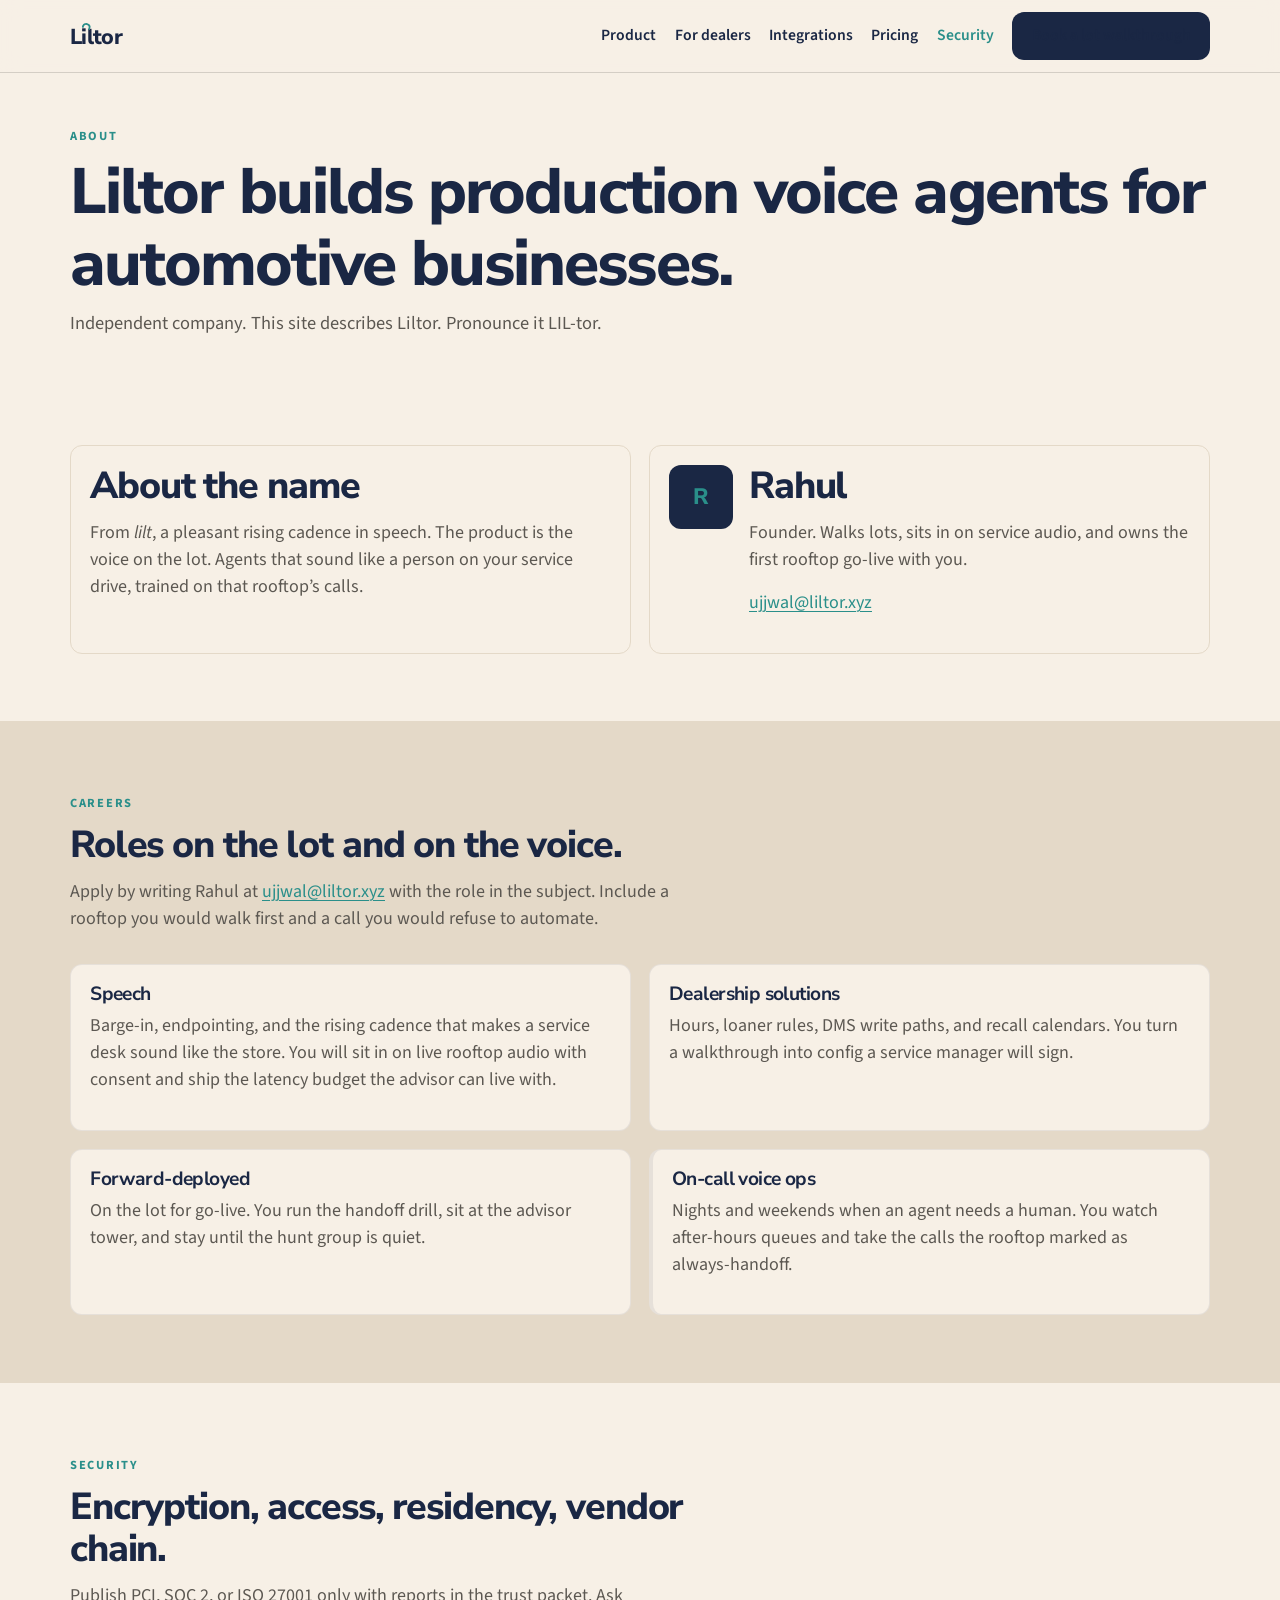
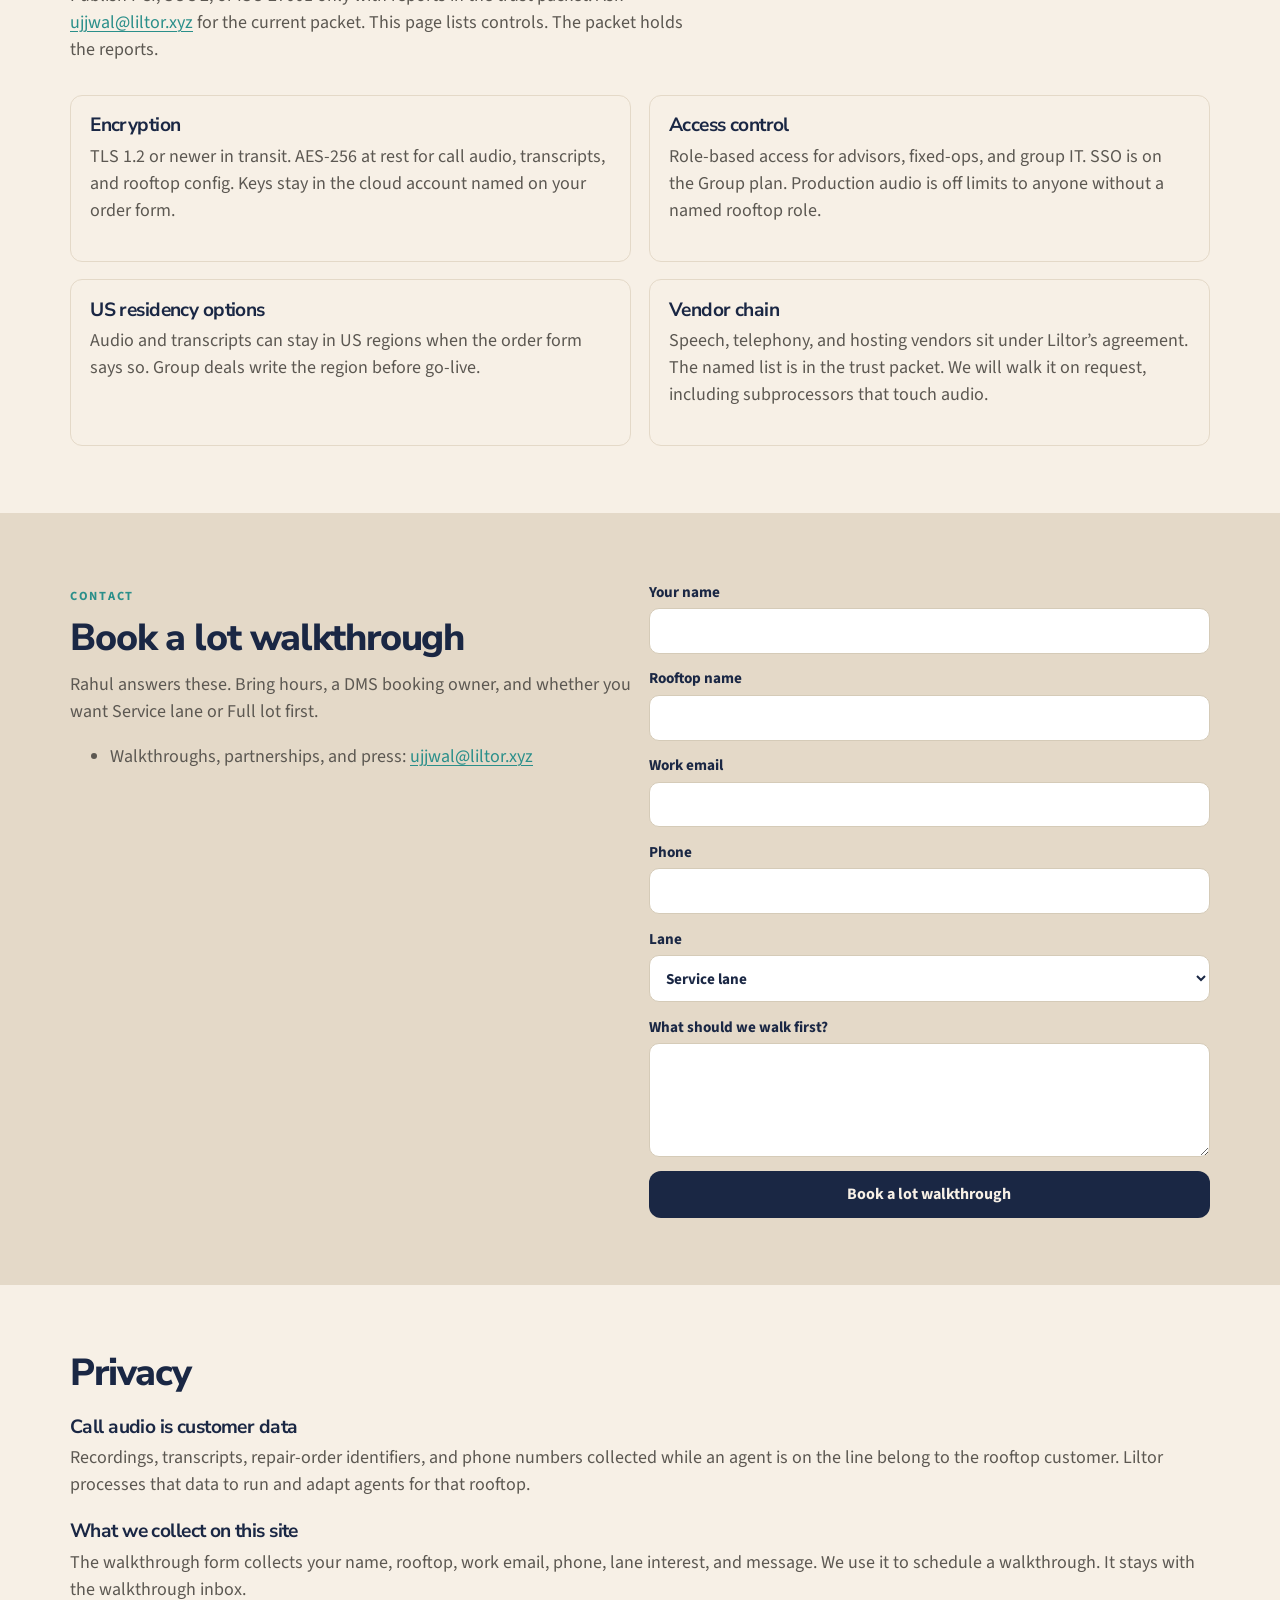
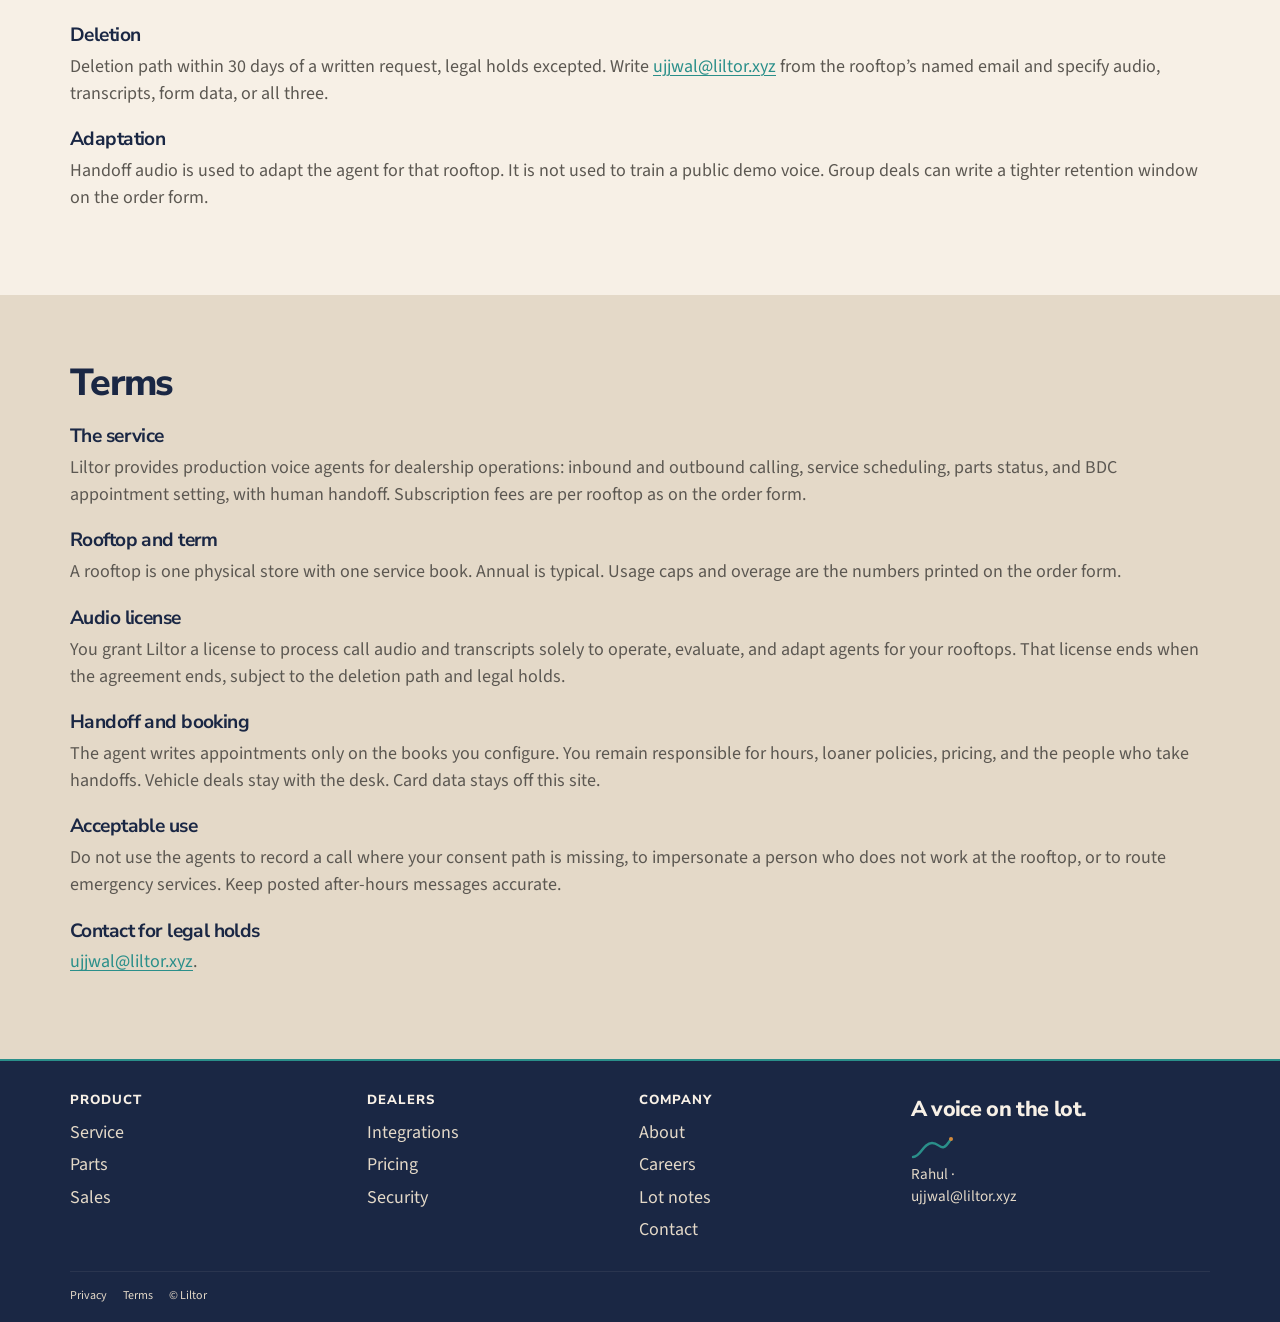
==== about.html @ 1d0a1dd4 "Deploy liltor website" ====
<!DOCTYPE html>
<html lang="en">
<head>
  <meta charset="utf-8">
  <meta name="viewport" content="width=device-width, initial-scale=1">
  <title>About, team, and contact | Liltor</title>
  <meta name="description" content="Liltor builds production voice agents for automotive businesses. Meet Rahul, see open roles, read security, privacy, and terms, and book a lot walkthrough.">
  <link rel="icon" href="favicon.svg" type="image/svg+xml">
  <link rel="preconnect" href="https://fonts.googleapis.com">
  <link rel="preconnect" href="https://fonts.gstatic.com" crossorigin>
  <link href="https://fonts.googleapis.com/css2?family=Nunito+Sans:wght@600;700;800&family=Source+Sans+3:wght@400;600;700&display=swap" rel="stylesheet">
  <link rel="stylesheet" href="css/styles.css">
</head>
<body data-page="about">
  <a class="skip" href="#main">Skip to content</a>
  <header class="site-header">
    <div class="wrap nav-inner">
      <a class="wordmark" href="index.html" aria-label="Liltor home">L<span class="lilt-i">i</span>ltor</a>
      <button class="nav-toggle" type="button" aria-expanded="false" aria-controls="site-nav" aria-label="Open menu">Menu</button>
      <nav id="site-nav" class="site-nav">
        <a href="product.html">Product</a>
        <a href="product.html#dealers">For dealers</a>
        <a href="product.html#integrations">Integrations</a>
        <a href="pricing.html">Pricing</a>
        <a class="is-active" href="about.html#security">Security</a>
        <a class="btn btn-primary" href="about.html#contact">Book a lot walkthrough</a>
      </nav>
    </div>
  </header>
  <div class="nav-overlay"></div>

  <main id="main">
    <section class="page-hero" id="about">
      <div class="wrap">
        <p class="eyebrow">About</p>
        <h1>Liltor builds production voice agents for automotive businesses.</h1>
        <p class="lede">Independent company. This site describes Liltor. Pronounce it LIL-tor.</p>
      </div>
    </section>

    <section class="section">
      <div class="wrap grid-2">
        <article class="card">
          <h2>About the name</h2>
          <p>From <em>lilt</em>, a pleasant rising cadence in speech. The product is the voice on the lot. Agents that sound like a person on your service drive, trained on that rooftop’s calls.</p>
        </article>
        <article class="card" id="team">
          <div class="team-card">
            <div class="avatar" aria-hidden="true">R</div>
            <div>
              <h2>Rahul</h2>
              <p>Founder. Walks lots, sits in on service audio, and owns the first rooftop go-live with you.</p>
              <p>
                <a href="mailto:ujjwal@liltor.xyz">ujjwal@liltor.xyz</a>
              </p>
            </div>
          </div>
        </article>
      </div>
    </section>

    <section class="section section-fog" id="careers">
      <div class="wrap">
        <div class="section-head">
          <p class="eyebrow">Careers</p>
          <h2>Roles on the lot and on the voice.</h2>
          <p>Apply by writing Rahul at <a href="mailto:ujjwal@liltor.xyz">ujjwal@liltor.xyz</a> with the role in the subject. Include a rooftop you would walk first and a call you would refuse to automate.</p>
        </div>
        <div class="grid-2">
          <article class="card">
            <h3>Speech</h3>
            <p>Barge-in, endpointing, and the rising cadence that makes a service desk sound like the store. You will sit in on live rooftop audio with consent and ship the latency budget the advisor can live with.</p>
          </article>
          <article class="card">
            <h3>Dealership solutions</h3>
            <p>Hours, loaner rules, DMS write paths, and recall calendars. You turn a walkthrough into config a service manager will sign.</p>
          </article>
          <article class="card">
            <h3>Forward-deployed</h3>
            <p>On the lot for go-live. You run the handoff drill, sit at the advisor tower, and stay until the hunt group is quiet.</p>
          </article>
          <article class="card card-pip">
            <h3>On-call voice ops</h3>
            <p>Nights and weekends when an agent needs a human. You watch after-hours queues and take the calls the rooftop marked as always-handoff.</p>
          </article>
        </div>
      </div>
    </section>

    <section class="section" id="security">
      <div class="wrap">
        <div class="section-head">
          <p class="eyebrow">Security</p>
          <h2>Encryption, access, residency, vendor chain.</h2>
          <p>Publish PCI, SOC 2, or ISO 27001 only with reports in the trust packet. Ask <a href="mailto:ujjwal@liltor.xyz">ujjwal@liltor.xyz</a> for the current packet. This page lists controls. The packet holds the reports.</p>
        </div>
        <div class="grid-2">
          <article class="card">
            <h3>Encryption</h3>
            <p>TLS 1.2 or newer in transit. AES-256 at rest for call audio, transcripts, and rooftop config. Keys stay in the cloud account named on your order form.</p>
          </article>
          <article class="card">
            <h3>Access control</h3>
            <p>Role-based access for advisors, fixed-ops, and group IT. SSO is on the Group plan. Production audio is off limits to anyone without a named rooftop role.</p>
          </article>
          <article class="card">
            <h3>US residency options</h3>
            <p>Audio and transcripts can stay in US regions when the order form says so. Group deals write the region before go-live.</p>
          </article>
          <article class="card">
            <h3>Vendor chain</h3>
            <p>Speech, telephony, and hosting vendors sit under Liltor’s agreement. The named list is in the trust packet. We will walk it on request, including subprocessors that touch audio.</p>
          </article>
        </div>
      </div>
    </section>

    <section class="section section-fog" id="contact">
      <div class="wrap grid-2">
        <div>
          <p class="eyebrow">Contact</p>
          <h2>Book a lot walkthrough</h2>
          <p>Rahul answers these. Bring hours, a DMS booking owner, and whether you want Service lane or Full lot first.</p>
          <ul>
            <li>Walkthroughs, partnerships, and press: <a href="mailto:ujjwal@liltor.xyz">ujjwal@liltor.xyz</a></li>
          </ul>
        </div>
        <div>
          <form id="lot-form" action="about.html#contact" method="post">
            <label>Your name
              <input type="text" name="name" autocomplete="name" required>
            </label>
            <label>Rooftop name
              <input type="text" name="rooftop" required>
            </label>
            <label>Work email
              <input type="email" name="email" autocomplete="email" required>
            </label>
            <label>Phone
              <input type="tel" name="phone" autocomplete="tel" required>
            </label>
            <label>Lane
              <select name="lane" required>
                <option value="service" selected>Service lane</option>
                <option value="full">Full lot</option>
                <option value="group">Group</option>
                <option value="parts">Parts</option>
                <option value="sales">Sales and BDC</option>
              </select>
            </label>
            <label>What should we walk first?
              <textarea name="message" rows="4" required></textarea>
            </label>
            <button class="btn btn-primary" type="submit">Book a lot walkthrough</button>
          </form>
          <div class="success" id="form-success" hidden tabindex="-1">
            <h3>Walkthrough request received.</h3>
            <p>Thanks. Rahul will write back at the email you gave. For a faster ping use <a href="mailto:ujjwal@liltor.xyz">ujjwal@liltor.xyz</a>.</p>
          </div>
        </div>
      </div>
    </section>

    <section class="section legal-copy" id="privacy">
      <div class="wrap">
        <h2>Privacy</h2>
        <h3>Call audio is customer data</h3>
        <p>Recordings, transcripts, repair-order identifiers, and phone numbers collected while an agent is on the line belong to the rooftop customer. Liltor processes that data to run and adapt agents for that rooftop.</p>
        <h3>What we collect on this site</h3>
        <p>The walkthrough form collects your name, rooftop, work email, phone, lane interest, and message. We use it to schedule a walkthrough. It stays with the walkthrough inbox.</p>
        <h3>Deletion</h3>
        <p>Deletion path within 30 days of a written request, legal holds excepted. Write <a href="mailto:ujjwal@liltor.xyz">ujjwal@liltor.xyz</a> from the rooftop’s named email and specify audio, transcripts, form data, or all three.</p>
        <h3>Adaptation</h3>
        <p>Handoff audio is used to adapt the agent for that rooftop. It is not used to train a public demo voice. Group deals can write a tighter retention window on the order form.</p>
      </div>
    </section>

    <section class="section section-fog legal-copy" id="terms">
      <div class="wrap">
        <h2>Terms</h2>
        <h3>The service</h3>
        <p>Liltor provides production voice agents for dealership operations: inbound and outbound calling, service scheduling, parts status, and BDC appointment setting, with human handoff. Subscription fees are per rooftop as on the order form.</p>
        <h3>Rooftop and term</h3>
        <p>A rooftop is one physical store with one service book. Annual is typical. Usage caps and overage are the numbers printed on the order form.</p>
        <h3>Audio license</h3>
        <p>You grant Liltor a license to process call audio and transcripts solely to operate, evaluate, and adapt agents for your rooftops. That license ends when the agreement ends, subject to the deletion path and legal holds.</p>
        <h3>Handoff and booking</h3>
        <p>The agent writes appointments only on the books you configure. You remain responsible for hours, loaner policies, pricing, and the people who take handoffs. Vehicle deals stay with the desk. Card data stays off this site.</p>
        <h3>Acceptable use</h3>
        <p>Do not use the agents to record a call where your consent path is missing, to impersonate a person who does not work at the rooftop, or to route emergency services. Keep posted after-hours messages accurate.</p>
        <h3>Contact for legal holds</h3>
        <p><a href="mailto:ujjwal@liltor.xyz">ujjwal@liltor.xyz</a>.</p>
      </div>
    </section>
  </main>

  <footer class="site-footer">
    <div class="wrap">
      <div class="footer-grid">
        <div>
          <h2>Product</h2>
          <a href="product.html#service">Service</a>
          <a href="product.html#parts">Parts</a>
          <a href="product.html#sales">Sales</a>
        </div>
        <div>
          <h2>Dealers</h2>
          <a href="product.html#integrations">Integrations</a>
          <a href="pricing.html">Pricing</a>
          <a href="about.html#security">Security</a>
        </div>
        <div>
          <h2>Company</h2>
          <a href="about.html">About</a>
          <a href="about.html#careers">Careers</a>
          <a href="docs.html#lot-notes">Lot notes</a>
          <a href="about.html#contact">Contact</a>
        </div>
        <div>
          <p class="footer-tagline">A voice on the lot.</p>
          <svg class="lilt-glyph" viewBox="0 0 42 28" aria-hidden="true">
            <path d="M2 22C10 22 12 8 21 8s9 12 19-4" fill="none" stroke="#2A8F8A" stroke-width="2.4" stroke-linecap="round"/>
            <circle cx="40" cy="4" r="2" fill="#D4893A"/>
          </svg>
          <p class="muted" style="color:#E4D9C8">Rahul · <a href="mailto:ujjwal@liltor.xyz">ujjwal@liltor.xyz</a></p>
        </div>
      </div>
      <div class="legal-row">
        <a href="about.html#privacy">Privacy</a>
        <a href="about.html#terms">Terms</a>
        <span>© Liltor</span>
      </div>
    </div>
  </footer>
  <script src="js/main.js"></script>
</body>
</html>
---- css/styles.css ----
:root {
  --lot-cream: #f7f0e6;
  --night-navy: #1a2744;
  --lilt-teal: #2a8f8a;
  --amber-lamp: #d4893a;
  --asphalt: #5c5852;
  --fog: #e4d9c8;
  --glass: #243049;
  --cream-ink: #f7f0e6;
  --header-h: 4.5rem;
  --radius: 12px;
  --max: 1140px;
  --shadow: 0 18px 40px rgba(26, 39, 68, 0.12);
}

*,
*::before,
*::after {
  box-sizing: border-box;
}

html {
  scroll-behavior: smooth;
}

html:focus-within {
  scroll-behavior: smooth;
}

body {
  margin: 0;
  font-family: "Source Sans 3", "Source Sans Pro", sans-serif;
  font-size: 18px;
  line-height: 1.5;
  color: var(--asphalt);
  background: var(--lot-cream);
}

body.nav-open {
  overflow: hidden;
}

img,
svg {
  max-width: 100%;
  display: block;
}

a {
  color: var(--lilt-teal);
  text-decoration-thickness: 1px;
  text-underline-offset: 0.18em;
}

a:hover {
  color: var(--night-navy);
}

h1,
h2,
h3,
.wordmark {
  font-family: "Nunito Sans", "Source Sans 3", sans-serif;
  color: var(--night-navy);
  letter-spacing: -0.03em;
  line-height: 1.12;
}

h1 {
  font-size: clamp(2.4rem, 5vw, 4.1rem);
  font-weight: 800;
  margin: 0 0 0.6rem;
}

h2 {
  font-size: clamp(1.7rem, 3vw, 2.35rem);
  font-weight: 800;
  margin: 0 0 0.75rem;
}

h3 {
  font-size: 1.2rem;
  font-weight: 700;
  margin: 0 0 0.4rem;
}

p {
  margin: 0 0 1rem;
}

[id] {
  scroll-margin-top: 5.75rem;
}

.skip {
  position: absolute;
  left: 1rem;
  top: -3rem;
  background: var(--night-navy);
  color: var(--cream-ink);
  padding: 0.5rem 0.8rem;
  border-radius: 8px;
  z-index: 80;
}

.skip:focus {
  top: 0.75rem;
}

.wrap {
  width: min(var(--max), calc(100% - 2.4rem));
  margin-inline: auto;
}

.eyebrow {
  display: inline-block;
  margin-bottom: 0.7rem;
  color: var(--lilt-teal);
  font-size: 0.78rem;
  font-weight: 700;
  letter-spacing: 0.14em;
  text-transform: uppercase;
}

.lede {
  font-size: 1.15rem;
  max-width: 40rem;
}

.site-header {
  position: sticky;
  top: 0;
  z-index: 40;
  background: rgba(247, 240, 230, 0.94);
  backdrop-filter: blur(10px);
  border-bottom: 1px solid var(--asphalt);
  border-bottom-color: rgba(92, 88, 82, 0.22);
}

.site-header.is-scrolled {
  box-shadow: 0 8px 24px rgba(26, 39, 68, 0.06);
}

.nav-inner {
  min-height: var(--header-h);
  display: flex;
  align-items: center;
  justify-content: space-between;
  gap: 1rem;
}

.wordmark {
  display: inline-flex;
  align-items: baseline;
  gap: 0;
  font-size: 1.35rem;
  font-weight: 800;
  color: var(--night-navy);
  text-decoration: none;
}

.wordmark:hover {
  color: var(--night-navy);
}

.lilt-i {
  position: relative;
  display: inline-block;
  padding-top: 0.12em;
}

.lilt-i::after {
  content: "";
  position: absolute;
  left: 42%;
  top: 0.02em;
  width: 0.42em;
  height: 0.26em;
  border: 2px solid var(--lilt-teal);
  border-bottom: none;
  border-radius: 10px 10px 0 0;
  transform: translateX(-20%) rotate(18deg);
}

.site-nav {
  display: flex;
  align-items: center;
  gap: 1.15rem;
}

.site-nav a {
  color: var(--night-navy);
  text-decoration: none;
  font-weight: 600;
  font-size: 0.98rem;
}

.site-nav a:hover,
.site-nav a.is-active {
  color: var(--lilt-teal);
}

.nav-toggle {
  display: none;
  border: 1px solid var(--fog);
  background: var(--lot-cream);
  color: var(--night-navy);
  border-radius: 10px;
  padding: 0.45rem 0.7rem;
  font: inherit;
  font-weight: 700;
  cursor: pointer;
}

.nav-overlay {
  display: none;
}

.btn {
  display: inline-flex;
  align-items: center;
  justify-content: center;
  gap: 0.4rem;
  border-radius: var(--radius);
  padding: 0.72rem 1.15rem;
  font-weight: 700;
  text-decoration: none;
  border: 1px solid transparent;
  cursor: pointer;
  font-family: inherit;
  font-size: 1rem;
}

.btn-primary {
  background: var(--night-navy);
  color: var(--cream-ink);
}

.btn-primary:hover {
  background: #24355c;
  color: var(--cream-ink);
}

.btn-secondary {
  background: transparent;
  color: var(--lilt-teal);
  border-color: var(--lilt-teal);
}

.btn-secondary:hover {
  background: rgba(42, 143, 138, 0.08);
  color: var(--night-navy);
}

.btn-teal {
  background: var(--lilt-teal);
  color: var(--cream-ink);
}

.btn-teal:hover {
  background: #237a76;
  color: var(--cream-ink);
}

.hero {
  padding: 3.2rem 0 4.2rem;
  background: linear-gradient(180deg, var(--lot-cream) 0%, var(--lot-cream) 92%, var(--fog) 100%);
}

.hero-grid {
  display: grid;
  grid-template-columns: 1.05fr 0.95fr;
  gap: 2.4rem;
  align-items: center;
}

.hero-actions {
  display: flex;
  flex-wrap: wrap;
  gap: 0.75rem;
  margin: 1.4rem 0 0.4rem;
}

.hero-note {
  color: var(--asphalt);
  font-size: 0.95rem;
}

.lot-card {
  position: relative;
  background: var(--night-navy);
  border-radius: var(--radius);
  overflow: hidden;
  min-height: 300px;
  box-shadow: var(--shadow);
}

.lot-card img {
  width: 100%;
  height: 100%;
  object-fit: cover;
}

.hero-console {
  position: absolute;
  left: 1rem;
  right: 1rem;
  bottom: 1rem;
  background: rgba(18, 26, 46, 0.86);
  border: 1px solid rgba(42, 143, 138, 0.35);
  border-radius: var(--radius);
  padding: 0.85rem 1rem 1rem;
  color: var(--cream-ink);
}

.console-meta {
  display: flex;
  justify-content: space-between;
  gap: 0.5rem;
  font-size: 0.78rem;
  font-variant-numeric: tabular-nums;
  color: var(--fog);
  margin-bottom: 0.55rem;
}

.wave {
  height: 42px;
  display: flex;
  align-items: flex-end;
  gap: 4px;
}

.wave span {
  flex: 1;
  background: var(--lilt-teal);
  border-radius: 3px 3px 0 0;
  transform-origin: bottom;
  animation: lilt 8s ease-in-out infinite;
  opacity: 0.85;
}

.wave span:nth-child(odd) {
  background: #3aa8a2;
}

.wave span:nth-child(1) { height: 28%; animation-delay: 0s; }
.wave span:nth-child(2) { height: 46%; animation-delay: -0.7s; }
.wave span:nth-child(3) { height: 38%; animation-delay: -1.4s; }
.wave span:nth-child(4) { height: 62%; animation-delay: -2.1s; }
.wave span:nth-child(5) { height: 44%; animation-delay: -2.8s; }
.wave span:nth-child(6) { height: 78%; animation-delay: -3.5s; }
.wave span:nth-child(7) { height: 52%; animation-delay: -4.2s; }
.wave span:nth-child(8) { height: 88%; animation-delay: -4.9s; }
.wave span:nth-child(9) { height: 60%; animation-delay: -5.6s; }
.wave span:nth-child(10) { height: 70%; animation-delay: -6.3s; }
.wave span:nth-child(11) { height: 48%; animation-delay: -1.1s; }
.wave span:nth-child(12) { height: 82%; animation-delay: -2.6s; }
.wave span:nth-child(13) { height: 36%; animation-delay: -3.9s; }
.wave span:nth-child(14) { height: 66%; animation-delay: -5.2s; }
.wave span:nth-child(15) { height: 54%; animation-delay: -6.8s; }
.wave span:nth-child(16) { height: 74%; animation-delay: -7.4s; }

@keyframes lilt {
  0%,
  100% {
    transform: scaleY(0.35);
  }
  18% {
    transform: scaleY(0.55);
  }
  42% {
    transform: scaleY(0.72);
  }
  68% {
    transform: scaleY(0.9);
  }
  84% {
    transform: scaleY(0.62);
  }
}

.section {
  padding: 4.2rem 0;
}

.section-fog {
  background: var(--fog);
}

.section-navy {
  background: var(--night-navy);
  color: var(--cream-ink);
}

.section-navy h2,
.section-navy h3 {
  color: var(--cream-ink);
}

.section-head {
  max-width: 40rem;
  margin-bottom: 2rem;
}

.grid-3,
.grid-4,
.grid-2 {
  display: grid;
  gap: 1.1rem;
}

.grid-2 {
  grid-template-columns: 1fr 1fr;
}

.grid-3 {
  grid-template-columns: repeat(3, 1fr);
}

.grid-4 {
  grid-template-columns: repeat(4, 1fr);
}

.card {
  background: var(--lot-cream);
  border: 1px solid var(--fog);
  border-radius: var(--radius);
  padding: 1.2rem 1.2rem 1.3rem;
}

.section-fog .card {
  border-color: rgba(26, 39, 68, 0.08);
}

.card-pip {
  border-left: 4px solid var(--amber-lamp);
}

.steps {
  display: grid;
  grid-template-columns: repeat(4, 1fr);
  gap: 1rem;
  counter-reset: step;
}

.step {
  background: var(--lot-cream);
  border: 1px solid rgba(26, 39, 68, 0.08);
  border-radius: var(--radius);
  padding: 1.15rem;
}

.step::before {
  counter-increment: step;
  content: counter(step);
  display: inline-flex;
  width: 1.7rem;
  height: 1.7rem;
  align-items: center;
  justify-content: center;
  border-radius: 999px;
  background: var(--night-navy);
  color: var(--cream-ink);
  font-weight: 800;
  font-size: 0.85rem;
  margin-bottom: 0.7rem;
  font-variant-numeric: tabular-nums;
}

.chip {
  display: inline-flex;
  align-items: center;
  border-radius: 999px;
  padding: 0.15rem 0.55rem;
  font-size: 0.78rem;
  font-weight: 700;
  font-variant-numeric: tabular-nums;
}

.chip-amber {
  background: var(--amber-lamp);
  color: #1a2744;
}

.chip-teal {
  background: rgba(42, 143, 138, 0.16);
  color: var(--night-navy);
}

.quotes {
  display: grid;
  grid-template-columns: 1fr 1fr;
  gap: 1rem;
}

blockquote {
  margin: 0;
  background: var(--lot-cream);
  border-radius: var(--radius);
  padding: 1.3rem;
  border: 1px solid rgba(26, 39, 68, 0.08);
}

blockquote p {
  font-family: "Nunito Sans", sans-serif;
  font-size: 1.25rem;
  color: var(--night-navy);
  font-weight: 700;
  letter-spacing: -0.02em;
}

cite {
  font-style: normal;
  color: var(--asphalt);
  font-size: 0.95rem;
}

.cta-band {
  padding: 3.4rem 0;
  border-top: 2px solid var(--lilt-teal);
}

.cta-band .wrap {
  display: flex;
  justify-content: space-between;
  align-items: center;
  gap: 1.5rem;
}

.cta-band p {
  margin: 0;
  max-width: 34rem;
}

.site-footer {
  background: var(--night-navy);
  color: var(--cream-ink);
  border-top: 2px solid var(--lilt-teal);
  padding: 2rem 0 1.1rem;
}

.footer-grid {
  display: grid;
  grid-template-columns: 1.1fr 1fr 1fr 1.2fr;
  gap: 1.4rem;
  min-height: 9.5rem;
}

.site-footer h2 {
  color: var(--cream-ink);
  font-size: 0.82rem;
  letter-spacing: 0.08em;
  text-transform: uppercase;
  margin-bottom: 0.7rem;
}

.site-footer a {
  display: block;
  color: var(--fog);
  text-decoration: none;
  margin-bottom: 0.35rem;
}

.site-footer a:hover {
  color: var(--cream-ink);
}

.footer-tagline {
  font-family: "Nunito Sans", sans-serif;
  font-weight: 800;
  font-size: 1.35rem;
  color: var(--cream-ink);
  letter-spacing: -0.03em;
  margin: 0 0 0.6rem;
}

.lilt-glyph {
  width: 42px;
  height: 28px;
}

.legal-row {
  display: flex;
  gap: 1rem;
  flex-wrap: wrap;
  align-items: center;
  margin-top: 1.4rem;
  padding-top: 0.9rem;
  border-top: 1px solid #2a354f;
  font-size: 12px;
  color: var(--fog);
}

.legal-row a {
  display: inline;
  margin: 0;
}

.page-hero {
  padding: 3rem 0 1.5rem;
}

.lane-block {
  display: grid;
  grid-template-columns: 0.9fr 1.1fr;
  gap: 1.5rem;
  align-items: start;
  padding: 2rem 0;
  border-top: 1px solid rgba(92, 88, 82, 0.16);
}

.lane-block:first-of-type {
  border-top: 0;
}

.flow {
  display: grid;
  grid-template-columns: repeat(4, 1fr);
  gap: 0.7rem;
  margin: 1.5rem 0 0;
}

.flow li {
  list-style: none;
  background: var(--night-navy);
  color: var(--cream-ink);
  border-radius: var(--radius);
  padding: 1rem;
}

.flow {
  padding: 0;
}

.flow strong {
  display: block;
  color: #8fd4d0;
  font-size: 0.82rem;
  letter-spacing: 0.06em;
  text-transform: uppercase;
  margin-bottom: 0.35rem;
}

.price-grid {
  display: grid;
  grid-template-columns: repeat(3, 1fr);
  gap: 1rem;
  align-items: stretch;
}

.price-card {
  background: var(--lot-cream);
  border: 1px solid var(--fog);
  border-radius: var(--radius);
  padding: 1.4rem;
}

.price-card.featured {
  border: 2px solid var(--lilt-teal);
  box-shadow: 0 0 0 6px rgba(42, 143, 138, 0.12);
  transform: translateY(-8px);
}

.price {
  font-family: "Nunito Sans", sans-serif;
  font-size: 2.2rem;
  font-weight: 800;
  color: var(--night-navy);
  font-variant-numeric: tabular-nums;
  letter-spacing: -0.04em;
  margin: 0.4rem 0 0.15rem;
}

.price span {
  font-size: 1rem;
  font-weight: 600;
  letter-spacing: 0;
  color: var(--asphalt);
}

.price-card ul {
  margin: 1rem 0 1.2rem;
  padding-left: 1.1rem;
}

.price-card li {
  margin-bottom: 0.35rem;
}

.faq details {
  background: var(--lot-cream);
  border: 1px solid var(--fog);
  border-radius: var(--radius);
  padding: 0.9rem 1rem;
  margin-bottom: 0.6rem;
}

.faq summary {
  cursor: pointer;
  font-weight: 700;
  color: var(--night-navy);
}

.sample-panel {
  background: var(--night-navy);
  color: var(--cream-ink);
  border-radius: var(--radius);
  padding: 1.2rem;
}

.sample-panel h2,
.sample-panel h3 {
  color: var(--cream-ink);
}

.sample-line {
  opacity: 0.45;
  margin: 0 0 0.55rem;
  padding-left: 0.7rem;
  border-left: 3px solid transparent;
}

.sample-line.is-live {
  opacity: 1;
  border-left-color: var(--lilt-teal);
}

.who {
  display: inline-block;
  min-width: 4.6rem;
  font-size: 0.78rem;
  font-weight: 800;
  letter-spacing: 0.06em;
  text-transform: uppercase;
  color: #8fd4d0;
  margin-right: 0.4rem;
}

.sample-line.caller .who {
  color: var(--amber-lamp);
}

.call-script {
  list-style: none;
  margin: 0;
  padding: 0;
}

.call-script .turn {
  display: grid;
  grid-template-columns: 6.5rem 1fr;
  gap: 0.8rem;
  padding: 0.85rem 0;
  border-bottom: 1px solid #2a354f;
}

.script-shell {
  background: var(--night-navy);
  color: var(--cream-ink);
  border-radius: var(--radius);
  padding: 1.2rem 1.3rem 1.4rem;
}

.script-shell h3 {
  color: var(--cream-ink);
}

.hours {
  font-variant-numeric: tabular-nums;
  font-weight: 700;
  color: var(--night-navy);
}

.note-list article {
  margin-bottom: 2rem;
}

form {
  display: grid;
  gap: 0.85rem;
}

label {
  display: grid;
  gap: 0.3rem;
  font-weight: 700;
  color: var(--night-navy);
  font-size: 0.95rem;
}

input,
select,
textarea {
  font: inherit;
  color: var(--night-navy);
  background: #fff;
  border: 1px solid #d5cbb8;
  border-radius: 10px;
  padding: 0.65rem 0.75rem;
}

input:focus,
select:focus,
textarea:focus {
  outline: 2px solid var(--lilt-teal);
  outline-offset: 1px;
}

.is-invalid {
  border-color: #b42318;
}

.success {
  background: var(--lot-cream);
  border: 1px solid var(--lilt-teal);
  border-radius: var(--radius);
  padding: 1.2rem;
}

.success:focus {
  outline: 2px solid var(--lilt-teal);
}

.team-card {
  display: flex;
  gap: 1rem;
  align-items: flex-start;
}

.avatar {
  width: 64px;
  height: 64px;
  border-radius: 12px;
  background: var(--night-navy);
  color: var(--lilt-teal);
  display: grid;
  place-items: center;
  font-family: "Nunito Sans", sans-serif;
  font-weight: 800;
  font-size: 1.4rem;
  flex: none;
}

.legal-copy h3 {
  margin-top: 1.4rem;
}

.muted {
  color: var(--asphalt);
  font-size: 0.95rem;
}

.table {
  width: 100%;
  border-collapse: collapse;
  background: var(--lot-cream);
  border-radius: var(--radius);
  overflow: hidden;
}

.table th,
.table td {
  text-align: left;
  padding: 0.7rem 0.8rem;
  border-bottom: 1px solid var(--fog);
  vertical-align: top;
}

.table th {
  color: var(--night-navy);
  font-size: 0.85rem;
  letter-spacing: 0.04em;
  text-transform: uppercase;
}

@media (prefers-reduced-motion: reduce) {
  html {
    scroll-behavior: auto;
  }

  .wave span {
    animation: none;
    transform: scaleY(0.6);
  }
}

@media (max-width: 980px) {
  .hero-grid,
  .lane-block,
  .cta-band .wrap,
  .footer-grid,
  .grid-4,
  .steps,
  .flow,
  .price-grid {
    grid-template-columns: 1fr 1fr;
  }

  .price-card.featured {
    transform: none;
  }
}

@media (max-width: 860px) {
  .nav-toggle {
    display: inline-flex;
    z-index: 60;
  }

  .nav-overlay {
    display: block;
    position: fixed;
    inset: 0;
    background: rgba(26, 39, 68, 0.45);
    opacity: 0;
    pointer-events: none;
    transition: opacity 0.2s ease;
  }

  body.nav-open .nav-overlay {
    opacity: 1;
    pointer-events: auto;
  }

  .site-nav {
    position: fixed;
    top: 0;
    right: 0;
    height: 100dvh;
    width: min(22rem, 88vw);
    background: var(--lot-cream);
    flex-direction: column;
    align-items: flex-start;
    padding: 5.2rem 1.3rem 1.5rem;
    transform: translateX(110%);
    transition: transform 0.22s ease;
    box-shadow: -16px 0 40px rgba(26, 39, 68, 0.18);
    z-index: 50;
  }

  .site-nav.is-open {
    transform: translateX(0);
  }

  .site-nav a {
    font-size: 1.1rem;
  }

  .hero-grid,
  .grid-2,
  .grid-3,
  .grid-4,
  .steps,
  .quotes,
  .lane-block,
  .flow,
  .price-grid,
  .footer-grid,
  .cta-band .wrap,
  .call-script .turn {
    grid-template-columns: 1fr;
  }
}
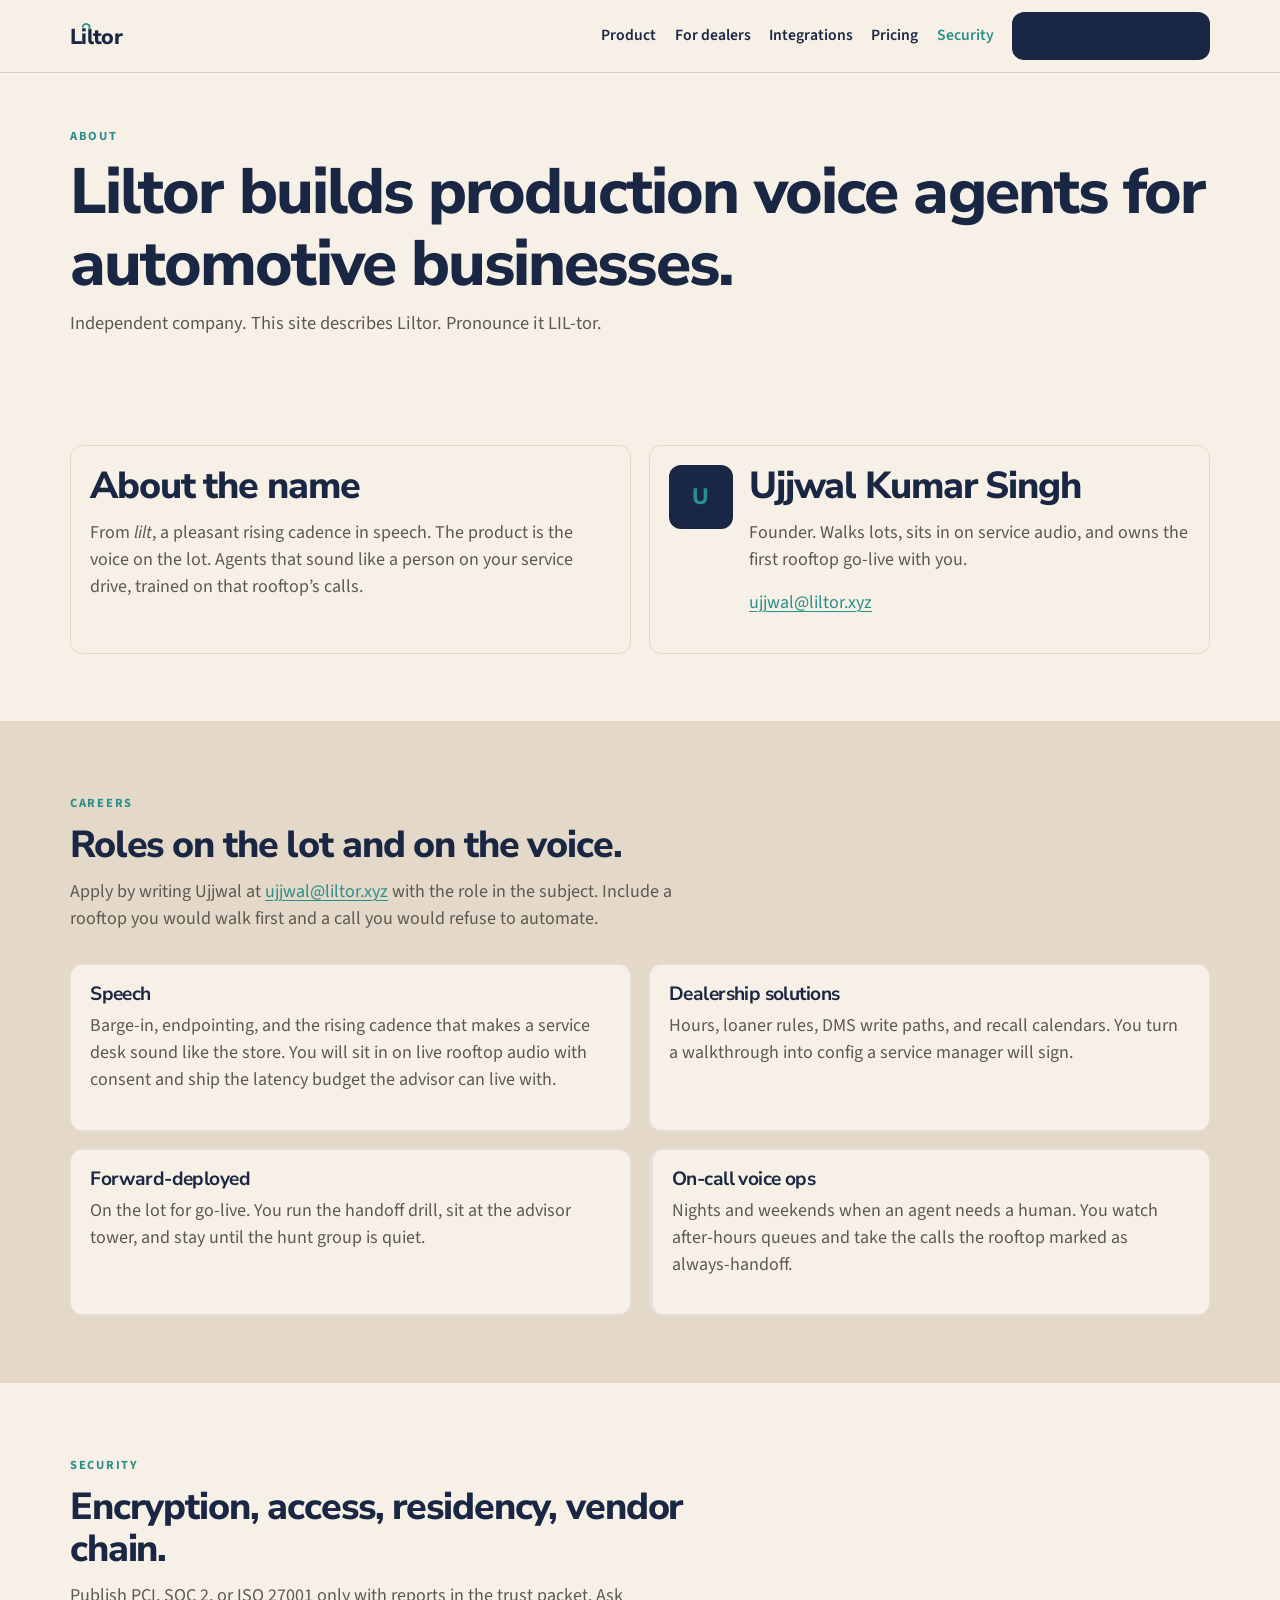
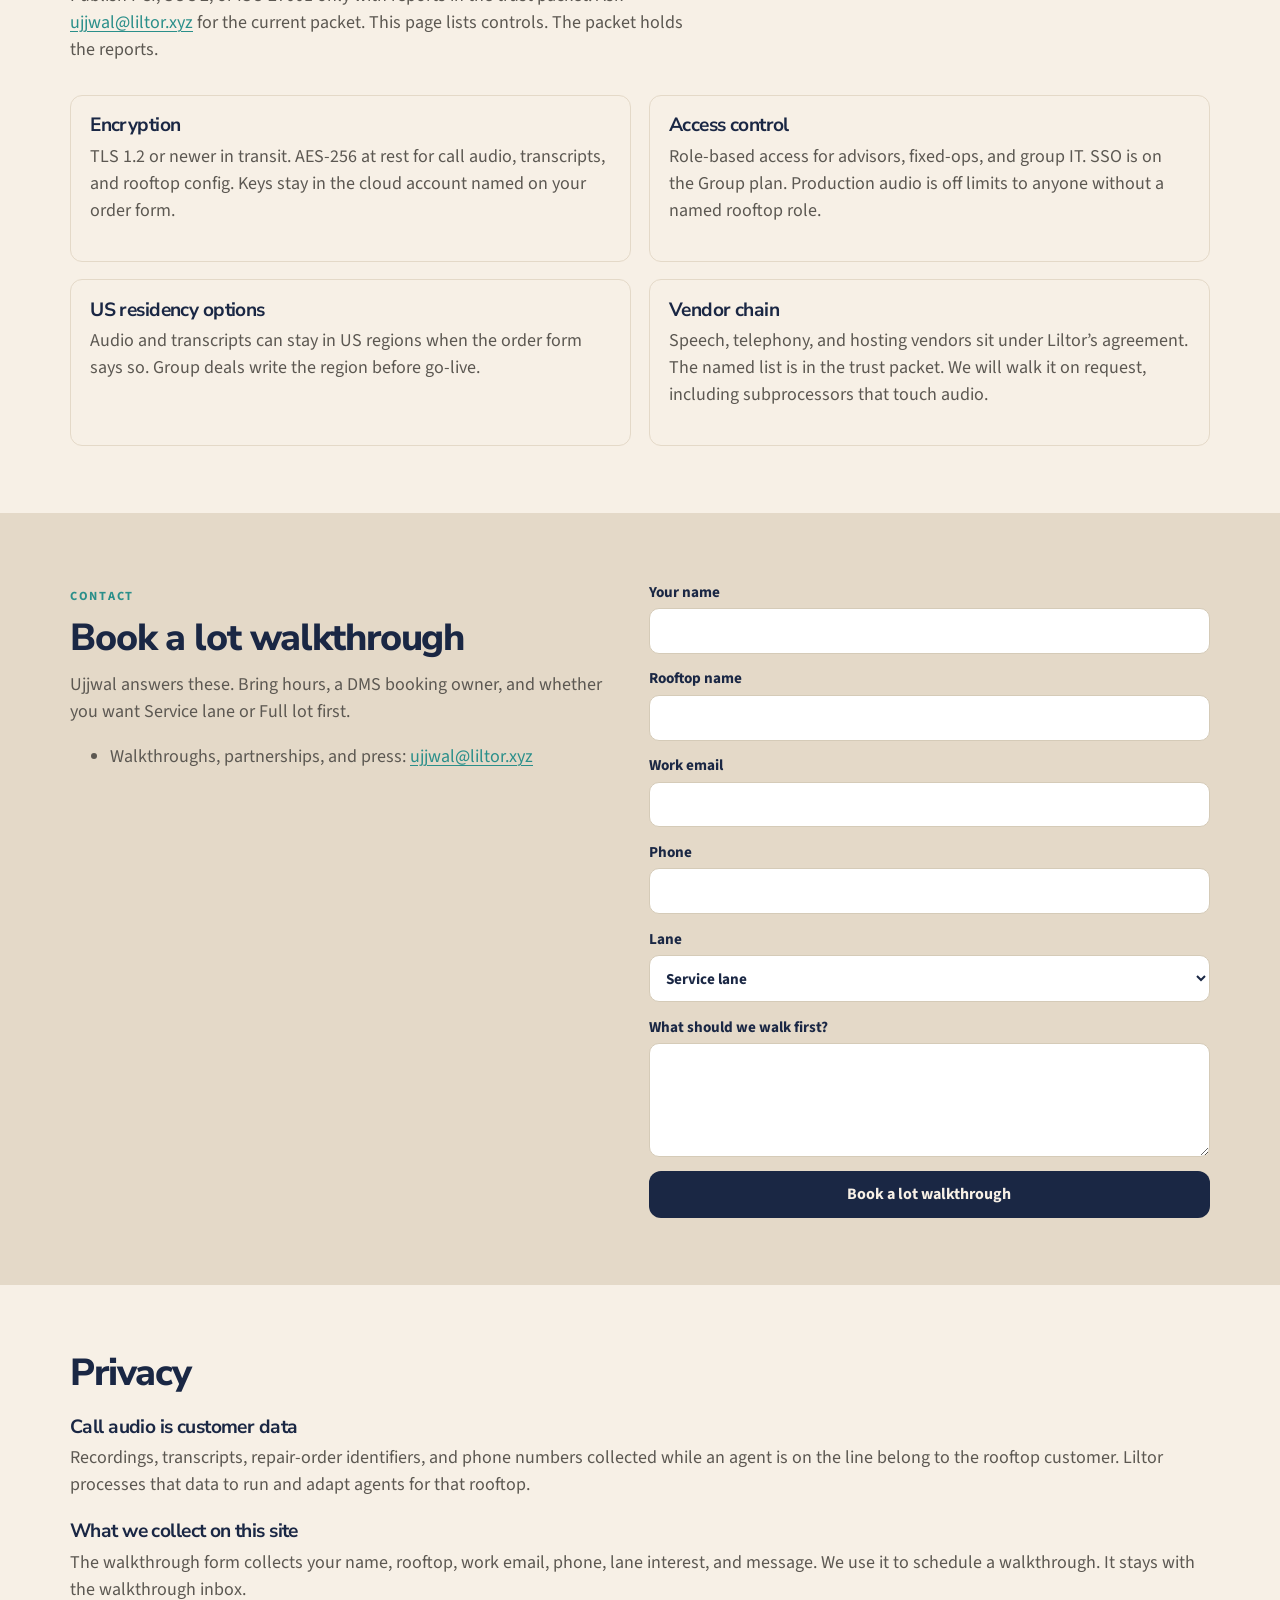
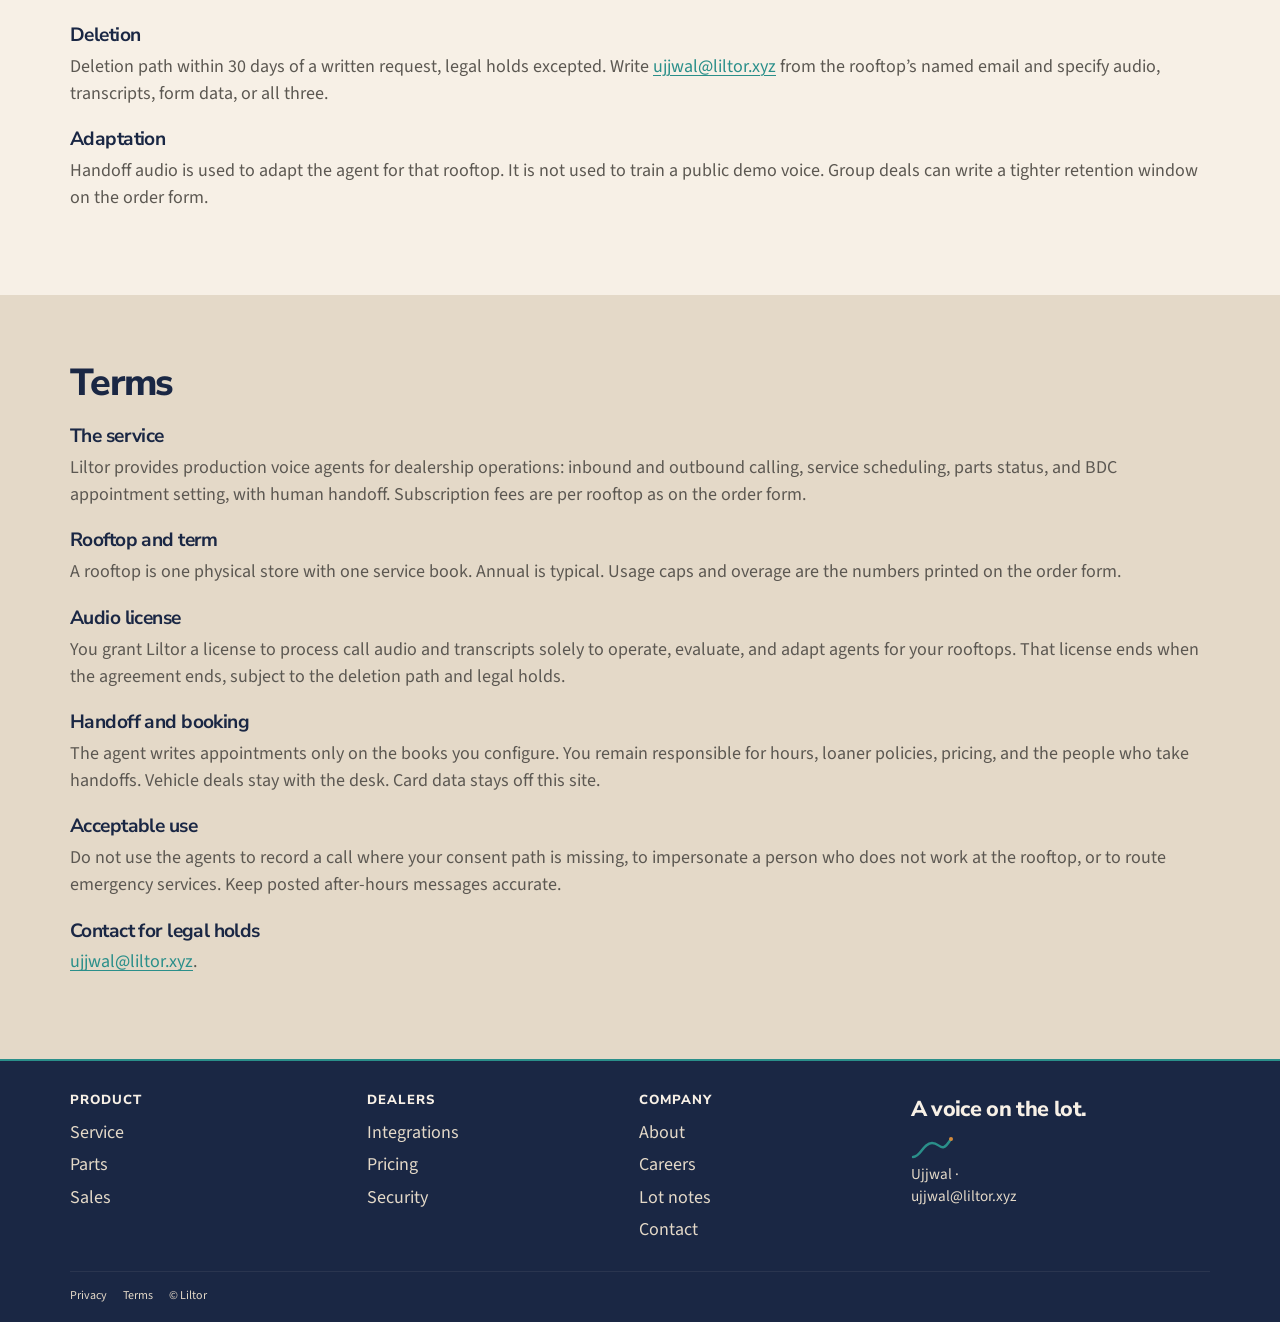
==== commit 752721de: "Publish Ujjwal as founder and *.xyz API hosts on the live site." ====
--- a/about.html
+++ b/about.html
@@ -4,7 +4,7 @@
   <meta charset="utf-8">
   <meta name="viewport" content="width=device-width, initial-scale=1">
   <title>About, team, and contact | Liltor</title>
-  <meta name="description" content="Liltor builds production voice agents for automotive businesses. Meet Rahul, see open roles, read security, privacy, and terms, and book a lot walkthrough.">
+  <meta name="description" content="Liltor builds production voice agents for automotive businesses. Meet Ujjwal, see open roles, read security, privacy, and terms, and book a lot walkthrough.">
   <link rel="icon" href="favicon.svg" type="image/svg+xml">
   <link rel="preconnect" href="https://fonts.googleapis.com">
   <link rel="preconnect" href="https://fonts.gstatic.com" crossorigin>
@@ -46,9 +46,9 @@
         </article>
         <article class="card" id="team">
           <div class="team-card">
-            <div class="avatar" aria-hidden="true">R</div>
+            <div class="avatar" aria-hidden="true">U</div>
             <div>
-              <h2>Rahul</h2>
+              <h2>Ujjwal Kumar Singh</h2>
               <p>Founder. Walks lots, sits in on service audio, and owns the first rooftop go-live with you.</p>
               <p>
                 <a href="mailto:ujjwal@liltor.xyz">ujjwal@liltor.xyz</a>
@@ -64,7 +64,7 @@
         <div class="section-head">
           <p class="eyebrow">Careers</p>
           <h2>Roles on the lot and on the voice.</h2>
-          <p>Apply by writing Rahul at <a href="mailto:ujjwal@liltor.xyz">ujjwal@liltor.xyz</a> with the role in the subject. Include a rooftop you would walk first and a call you would refuse to automate.</p>
+          <p>Apply by writing Ujjwal at <a href="mailto:ujjwal@liltor.xyz">ujjwal@liltor.xyz</a> with the role in the subject. Include a rooftop you would walk first and a call you would refuse to automate.</p>
         </div>
         <div class="grid-2">
           <article class="card">
@@ -120,7 +120,7 @@
         <div>
           <p class="eyebrow">Contact</p>
           <h2>Book a lot walkthrough</h2>
-          <p>Rahul answers these. Bring hours, a DMS booking owner, and whether you want Service lane or Full lot first.</p>
+          <p>Ujjwal answers these. Bring hours, a DMS booking owner, and whether you want Service lane or Full lot first.</p>
           <ul>
             <li>Walkthroughs, partnerships, and press: <a href="mailto:ujjwal@liltor.xyz">ujjwal@liltor.xyz</a></li>
           </ul>
@@ -155,7 +155,7 @@
           </form>
           <div class="success" id="form-success" hidden tabindex="-1">
             <h3>Walkthrough request received.</h3>
-            <p>Thanks. Rahul will write back at the email you gave. For a faster ping use <a href="mailto:ujjwal@liltor.xyz">ujjwal@liltor.xyz</a>.</p>
+            <p>Thanks. Ujjwal will write back at the email you gave. For a faster ping use <a href="mailto:ujjwal@liltor.xyz">ujjwal@liltor.xyz</a>.</p>
           </div>
         </div>
       </div>
@@ -222,7 +222,7 @@
             <path d="M2 22C10 22 12 8 21 8s9 12 19-4" fill="none" stroke="#2A8F8A" stroke-width="2.4" stroke-linecap="round"/>
             <circle cx="40" cy="4" r="2" fill="#D4893A"/>
           </svg>
-          <p class="muted" style="color:#E4D9C8">Rahul · <a href="mailto:ujjwal@liltor.xyz">ujjwal@liltor.xyz</a></p>
+          <p class="muted" style="color:#E4D9C8">Ujjwal · <a href="mailto:ujjwal@liltor.xyz">ujjwal@liltor.xyz</a></p>
         </div>
       </div>
       <div class="legal-row">
